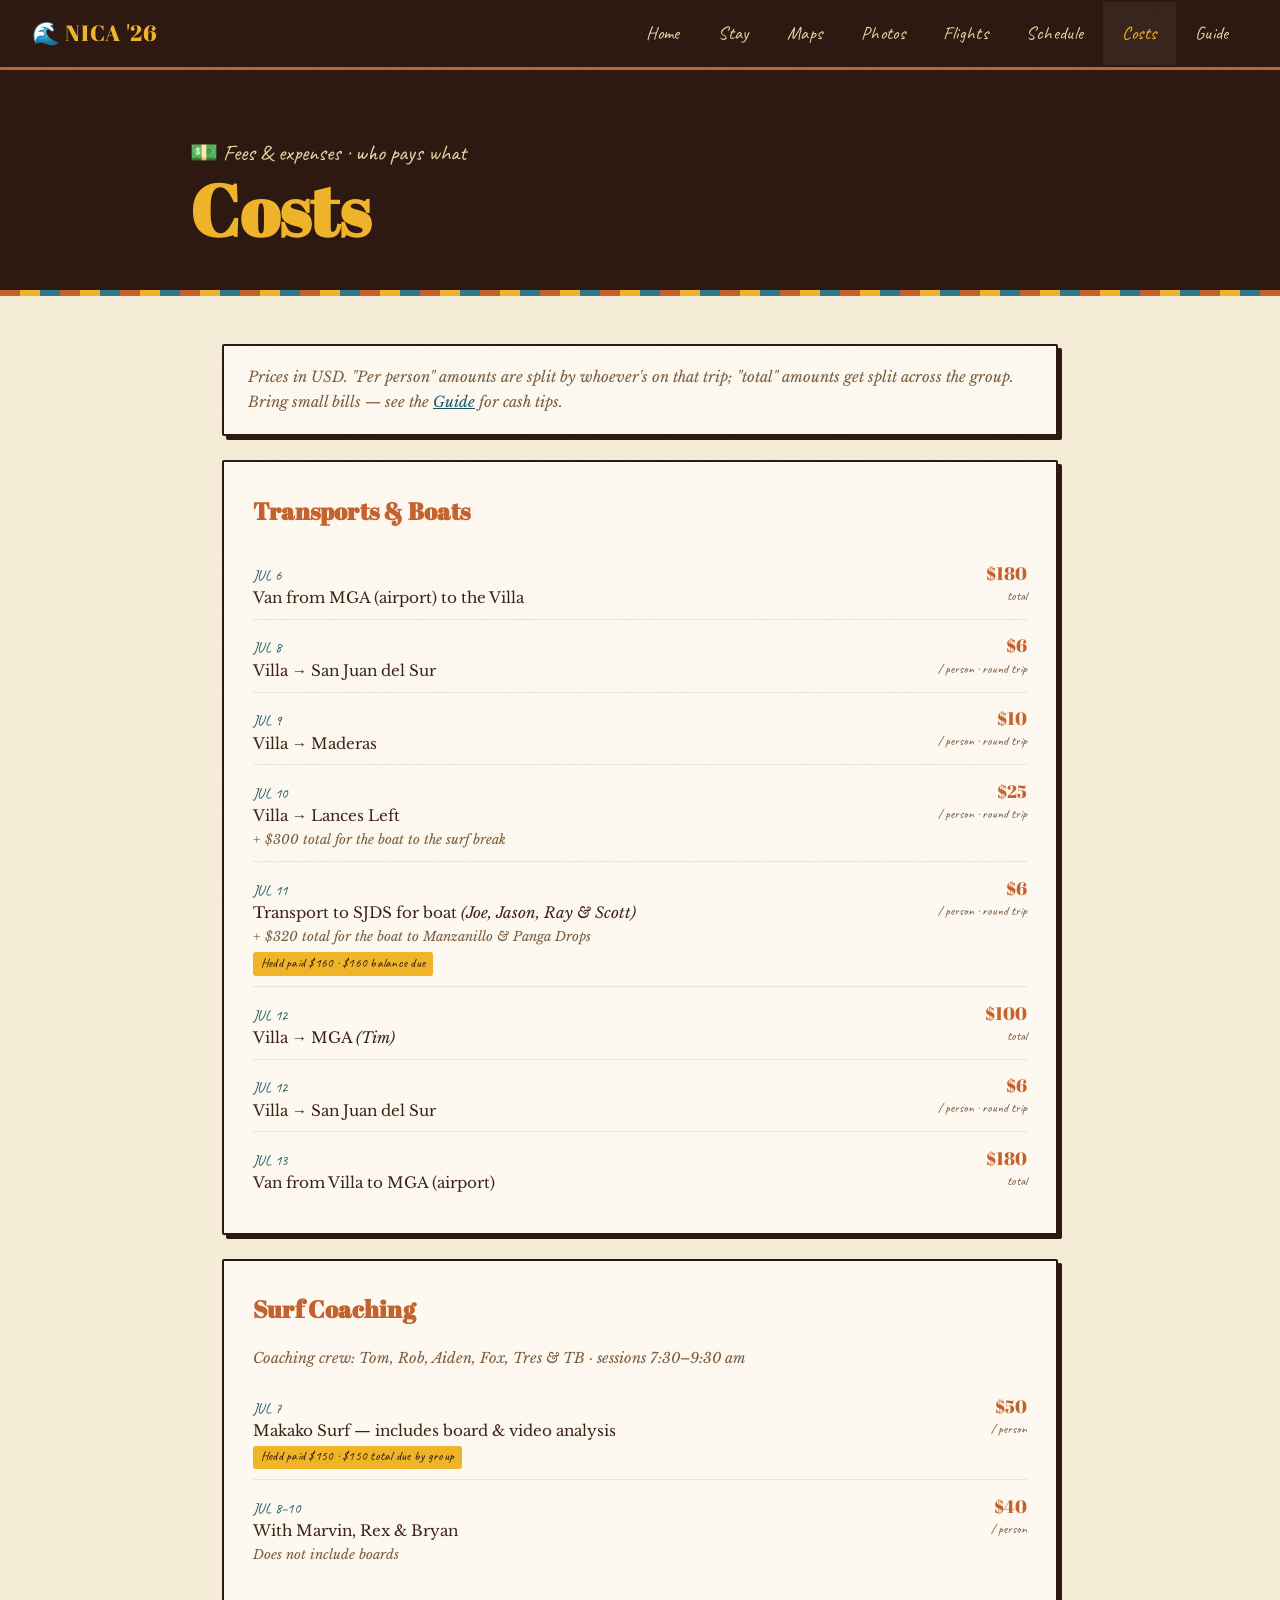
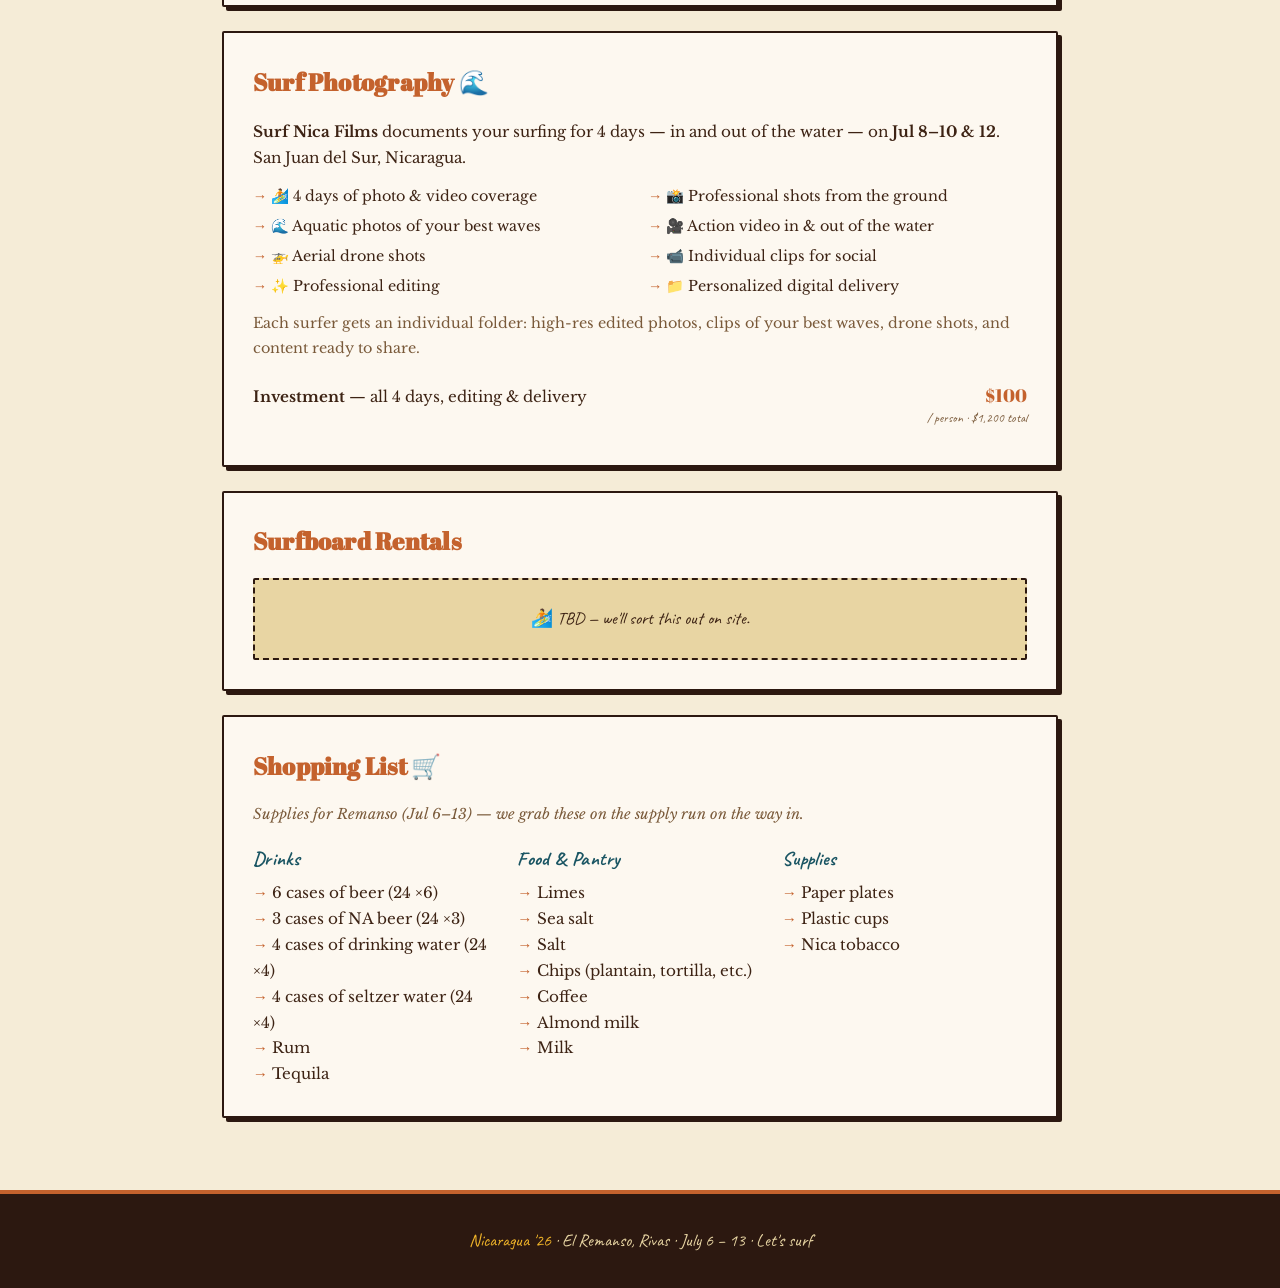
==== site/costs.html @ 1824c3d6 "Initial commit: Nicaragua '26 surf trip site Static HTML/CSS site with Home, Stay, Maps, Photos, Fli" ====
<!DOCTYPE html>
<html lang="en">
<head>
  <meta charset="UTF-8">
  <meta name="viewport" content="width=device-width, initial-scale=1.0">
  <title>Costs — Nicaragua '26</title>
  <link rel="stylesheet" href="css/style.css">
  <style>
    /* ── Fee rows (mobile-first) ── */
    .fee-list { margin-top: 0.6rem; }

    .fee-row {
      display: flex;
      align-items: baseline;
      justify-content: space-between;
      gap: 0.75rem;
      padding: 0.65rem 0;
      border-bottom: 1px solid rgba(0,0,0,0.08);
    }
    .fee-row:last-child { border-bottom: none; }

    .fee-main { flex: 1; min-width: 0; }

    .fee-date {
      font-family: 'Caveat', cursive;
      font-size: 0.9rem;
      color: var(--teal-dark);
      letter-spacing: 0.03em;
      text-transform: uppercase;
    }
    .fee-desc {
      font-size: 0.95rem;
      color: var(--ink);
      line-height: 1.4;
    }
    .fee-note {
      font-size: 0.82rem;
      color: #7a5a3a;
      font-style: italic;
      display: block;
      margin-top: 0.15rem;
    }

    .fee-amount {
      font-family: 'Abril Fatface', serif;
      font-size: 1.05rem;
      color: var(--terracotta);
      white-space: nowrap;
      text-align: right;
      flex-shrink: 0;
    }
    .fee-amount .per {
      font-family: 'Caveat', cursive;
      font-size: 0.8rem;
      color: #7a5a3a;
      display: block;
      line-height: 1.1;
    }

    /* balance-due callout */
    .balance-tag {
      display: inline-block;
      background: var(--yellow);
      color: var(--dark);
      font-family: 'Caveat', cursive;
      font-size: 0.8rem;
      padding: 0.05rem 0.5rem;
      border-radius: 3px;
      margin-top: 0.2rem;
      letter-spacing: 0.02em;
    }

    /* photography feature list */
    .photo-feats {
      display: grid;
      grid-template-columns: 1fr;
      gap: 0.35rem 1rem;
      margin: 0.8rem 0;
      list-style: none;
      padding: 0;
    }
    .photo-feats li {
      font-size: 0.9rem;
      color: var(--ink);
    }
    .photo-feats li::before { content: none; }

    .tbd-card {
      background: var(--sand);
      border: 2px dashed var(--dark);
      border-radius: 2px;
      padding: 1.5rem;
      text-align: center;
    }
    .tbd-card p {
      font-family: 'Caveat', cursive;
      font-size: 1.1rem;
      color: var(--ink);
      margin: 0;
    }

    @media (min-width: 601px) {
      .fee-amount { font-size: 1.15rem; }
      .photo-feats { grid-template-columns: 1fr 1fr; }
    }
  </style>
</head>
<body>

<nav>
  <a href="index.html" class="nav-logo">🌊 NICA '26</a>
  <ul class="nav-links">
    <li><a href="index.html">Home</a></li>
    <li><a href="stay.html">Stay</a></li>
    <li><a href="maps.html">Maps</a></li>
    <li><a href="photos.html">Photos</a></li>
    <li><a href="flights.html">Flights</a></li>
    <li><a href="schedule.html">Schedule</a></li>
    <li><a href="costs.html" class="active">Costs</a></li>
    <li><a href="guide.html">Guide</a></li>
  </ul>
</nav>

<div class="page-hero">
  <div class="container" style="padding: 0;">
    <p class="subtitle">💵 Fees & expenses · who pays what</p>
    <h1>Costs</h1>
  </div>
</div>

<div class="container">

  <div class="card fade-up" style="padding: 1.2rem 1.5rem;">
    <p style="font-size:0.92rem; color:#7a5a3a; font-style:italic;">
      Prices in USD. "Per person" amounts are split by whoever's on that trip; "total" amounts get split across the group. Bring small bills — see the <a href="guide.html" style="color:var(--teal-dark);">Guide</a> for cash tips.
    </p>
  </div>

  <!-- Transports & Boats -->
  <div class="card fade-up">
    <h2>Transports & Boats</h2>
    <div class="fee-list">

      <div class="fee-row">
        <div class="fee-main">
          <div class="fee-date">Jul 6</div>
          <div class="fee-desc">Van from MGA (airport) to the Villa</div>
        </div>
        <div class="fee-amount">$180<span class="per">total</span></div>
      </div>

      <div class="fee-row">
        <div class="fee-main">
          <div class="fee-date">Jul 8</div>
          <div class="fee-desc">Villa → San Juan del Sur</div>
        </div>
        <div class="fee-amount">$6<span class="per">/ person · round trip</span></div>
      </div>

      <div class="fee-row">
        <div class="fee-main">
          <div class="fee-date">Jul 9</div>
          <div class="fee-desc">Villa → Maderas</div>
        </div>
        <div class="fee-amount">$10<span class="per">/ person · round trip</span></div>
      </div>

      <div class="fee-row">
        <div class="fee-main">
          <div class="fee-date">Jul 10</div>
          <div class="fee-desc">Villa → Lances Left</div>
          <span class="fee-note">+ $300 total for the boat to the surf break</span>
        </div>
        <div class="fee-amount">$25<span class="per">/ person · round trip</span></div>
      </div>

      <div class="fee-row">
        <div class="fee-main">
          <div class="fee-date">Jul 11</div>
          <div class="fee-desc">Transport to SJDS for boat <em>(Joe, Jason, Ray &amp; Scott)</em></div>
          <span class="fee-note">+ $320 total for the boat to Manzanillo &amp; Panga Drops</span>
          <span class="balance-tag">Hedd paid $160 · $160 balance due</span>
        </div>
        <div class="fee-amount">$6<span class="per">/ person · round trip</span></div>
      </div>

      <div class="fee-row">
        <div class="fee-main">
          <div class="fee-date">Jul 12</div>
          <div class="fee-desc">Villa → MGA <em>(Tim)</em></div>
        </div>
        <div class="fee-amount">$100<span class="per">total</span></div>
      </div>

      <div class="fee-row">
        <div class="fee-main">
          <div class="fee-date">Jul 12</div>
          <div class="fee-desc">Villa → San Juan del Sur</div>
        </div>
        <div class="fee-amount">$6<span class="per">/ person · round trip</span></div>
      </div>

      <div class="fee-row">
        <div class="fee-main">
          <div class="fee-date">Jul 13</div>
          <div class="fee-desc">Van from Villa to MGA (airport)</div>
        </div>
        <div class="fee-amount">$180<span class="per">total</span></div>
      </div>

    </div>
  </div>

  <!-- Surf Coaching -->
  <div class="card fade-up">
    <h2>Surf Coaching</h2>
    <p style="font-size:0.9rem; color:#7a5a3a; font-style:italic; margin-bottom:0.4rem;">
      Coaching crew: Tom, Rob, Aiden, Fox, Tres & TB · sessions 7:30–9:30 am
    </p>
    <div class="fee-list">

      <div class="fee-row">
        <div class="fee-main">
          <div class="fee-date">Jul 7</div>
          <div class="fee-desc">Makako Surf — includes board &amp; video analysis</div>
          <span class="balance-tag">Hedd paid $150 · $150 total due by group</span>
        </div>
        <div class="fee-amount">$50<span class="per">/ person</span></div>
      </div>

      <div class="fee-row">
        <div class="fee-main">
          <div class="fee-date">Jul 8–10</div>
          <div class="fee-desc">With Marvin, Rex &amp; Bryan</div>
          <span class="fee-note">Does not include boards</span>
        </div>
        <div class="fee-amount">$40<span class="per">/ person</span></div>
      </div>

    </div>
  </div>

  <!-- Surf Photography -->
  <div class="card fade-up">
    <h2>Surf Photography 🌊</h2>
    <p style="font-size:0.95rem;">
      <strong>Surf Nica Films</strong> documents your surfing for 4 days — in and out of the water — on
      <strong>Jul 8–10 &amp; 12</strong>. San Juan del Sur, Nicaragua.
    </p>

    <ul class="photo-feats">
      <li>🏄 4 days of photo &amp; video coverage</li>
      <li>📸 Professional shots from the ground</li>
      <li>🌊 Aquatic photos of your best waves</li>
      <li>🎥 Action video in &amp; out of the water</li>
      <li>🚁 Aerial drone shots</li>
      <li>📹 Individual clips for social</li>
      <li>✨ Professional editing</li>
      <li>📁 Personalized digital delivery</li>
    </ul>

    <p style="font-size:0.9rem; color:#7a5a3a;">
      Each surfer gets an individual folder: high-res edited photos, clips of your best waves, drone shots, and content ready to share.
    </p>

    <div class="fee-list">
      <div class="fee-row">
        <div class="fee-main">
          <div class="fee-desc"><strong>Investment</strong> — all 4 days, editing &amp; delivery</div>
        </div>
        <div class="fee-amount">$100<span class="per">/ person · $1,200 total</span></div>
      </div>
    </div>
  </div>

  <!-- Surfboard Rentals -->
  <div class="card fade-up">
    <h2>Surfboard Rentals</h2>
    <div class="tbd-card">
      <p>🏄 TBD — we'll sort this out on site.</p>
    </div>
  </div>

  <!-- Shopping List -->
  <div class="card fade-up">
    <h2>Shopping List 🛒</h2>
    <p style="font-size:0.9rem; color:#7a5a3a; font-style:italic; margin-bottom:0.6rem;">
      Supplies for Remanso (Jul 6–13) — we grab these on the supply run on the way in.
    </p>

    <div class="detail-grid">
      <div>
        <h3>Drinks</h3>
        <ul>
          <li>6 cases of beer (24 ×6)</li>
          <li>3 cases of NA beer (24 ×3)</li>
          <li>4 cases of drinking water (24 ×4)</li>
          <li>4 cases of seltzer water (24 ×4)</li>
          <li>Rum</li>
          <li>Tequila</li>
        </ul>
      </div>

      <div>
        <h3>Food & Pantry</h3>
        <ul>
          <li>Limes</li>
          <li>Sea salt</li>
          <li>Salt</li>
          <li>Chips (plantain, tortilla, etc.)</li>
          <li>Coffee</li>
          <li>Almond milk</li>
          <li>Milk</li>
        </ul>
      </div>

      <div>
        <h3>Supplies</h3>
        <ul>
          <li>Paper plates</li>
          <li>Plastic cups</li>
          <li>Nica tobacco</li>
        </ul>
      </div>
    </div>
  </div>

</div>

<footer>
  <span>Nicaragua '26</span> · El Remanso, Rivas · July 6 – 13 · Let's surf
</footer>

</body>
</html>
---- site/css/style.css ----
@import url('https://fonts.googleapis.com/css2?family=Abril+Fatface&family=Caveat:wght@400;700&family=Libre+Baskerville:ital,wght@0,400;0,700;1,400&display=swap');

/* ── Variables ───────────────────────────────────────────── */
:root {
  --sand:       #E8D5A3;
  --cream:      #F5ECD7;
  --terracotta: #C4622D;
  --rust:       #9E3D1A;
  --teal:       #2B7B8C;
  --teal-dark:  #1A5563;
  --yellow:     #F0B429;
  --dark:       #2C1810;
  --ink:        #3D2314;
  --white-warm: #FDF8F0;
}

/* ── Reset & Base ────────────────────────────────────────── */
*, *::before, *::after { box-sizing: border-box; margin: 0; padding: 0; }

html { scroll-behavior: smooth; }

body {
  background-color: var(--cream);
  color: var(--ink);
  font-family: 'Libre Baskerville', Georgia, serif;
  font-size: 16px;
  line-height: 1.7;
  /* grain texture overlay */
  position: relative;
}

body::before {
  content: '';
  position: fixed;
  inset: 0;
  background-image: url("data:image/svg+xml,%3Csvg viewBox='0 0 256 256' xmlns='http://www.w3.org/2000/svg'%3E%3Cfilter id='noise'%3E%3CfeTurbulence type='fractalNoise' baseFrequency='0.9' numOctaves='4' stitchTiles='stitch'/%3E%3C/filter%3E%3Crect width='100%25' height='100%25' filter='url(%23noise)' opacity='0.04'/%3E%3C/svg%3E");
  pointer-events: none;
  z-index: 9999;
  opacity: 0.5;
}

/* ── Nav (mobile-first) ──────────────────────────────────── */
nav {
  background: var(--dark);
  padding: 0;
  display: flex;
  flex-direction: column;
  align-items: center;
  position: sticky;
  top: 0;
  z-index: 100;
  border-bottom: 3px solid var(--terracotta);
}

.nav-logo {
  font-family: 'Abril Fatface', serif;
  color: var(--yellow);
  font-size: 1.4rem;
  text-decoration: none;
  letter-spacing: 0.03em;
  padding: 0.7rem 0 0.3rem;
}

.nav-links {
  display: flex;
  flex-wrap: wrap;
  gap: 0;
  list-style: none;
  width: 100%;
  justify-content: space-around;
}

.nav-links a {
  display: block;
  color: var(--sand);
  text-decoration: none;
  font-family: 'Caveat', cursive;
  font-size: 1rem;
  padding: 0.7rem 0.6rem;
  transition: color 0.2s, background 0.2s;
  letter-spacing: 0.02em;
}

.nav-links a:hover,
.nav-links a.active {
  color: var(--yellow);
  background: rgba(255,255,255,0.05);
}

/* ── Page Hero (mobile-first) ────────────────────────────── */
.page-hero {
  background: var(--dark);
  padding: 2rem 1.2rem 1.8rem;
  position: relative;
  overflow: hidden;
}

.page-hero::after {
  content: '';
  position: absolute;
  bottom: 0; left: 0; right: 0;
  height: 6px;
  background: repeating-linear-gradient(
    90deg,
    var(--terracotta) 0px,
    var(--terracotta) 20px,
    var(--yellow) 20px,
    var(--yellow) 40px,
    var(--teal) 40px,
    var(--teal) 60px
  );
}

.page-hero h1 {
  font-family: 'Abril Fatface', serif;
  color: var(--yellow);
  font-size: clamp(2.5rem, 6vw, 4.5rem);
  line-height: 1.05;
  letter-spacing: 0.01em;
}

.page-hero .subtitle {
  font-family: 'Caveat', cursive;
  color: var(--sand);
  font-size: 1.4rem;
  margin-top: 0.5rem;
}

/* ── Main Content (mobile-first) ─────────────────────────── */
.container {
  max-width: 900px;
  margin: 0 auto;
  padding: 2rem 1rem;
}

/* ── Stamp / Badge ───────────────────────────────────────── */
.stamp {
  display: inline-block;
  border: 3px solid currentColor;
  border-radius: 4px;
  padding: 0.2rem 0.7rem;
  font-family: 'Caveat', cursive;
  font-size: 0.95rem;
  letter-spacing: 0.08em;
  text-transform: uppercase;
  opacity: 0.8;
  transform: rotate(-1.5deg);
}

.stamp-teal   { color: var(--teal); }
.stamp-rust   { color: var(--rust); }
.stamp-yellow { color: var(--dark); background: var(--yellow); border-color: var(--dark); }

/* ── Info Cards ──────────────────────────────────────────── */
.card {
  background: var(--white-warm);
  border: 2px solid var(--dark);
  border-radius: 2px;
  padding: 1.8rem;
  margin-bottom: 1.5rem;
  box-shadow: 4px 4px 0 var(--dark);
  position: relative;
}

.card h2 {
  font-family: 'Abril Fatface', serif;
  color: var(--terracotta);
  font-size: 1.5rem;
  margin-bottom: 1rem;
  letter-spacing: 0.01em;
}

.card h3 {
  font-family: 'Caveat', cursive;
  font-size: 1.2rem;
  color: var(--teal-dark);
  margin-bottom: 0.3rem;
  letter-spacing: 0.02em;
}

.card p, .card li {
  font-size: 0.95rem;
  color: var(--ink);
}

.card ul {
  list-style: none;
  padding: 0;
}

.card ul li::before {
  content: '→ ';
  color: var(--terracotta);
  font-weight: bold;
}

/* ── Detail Row ──────────────────────────────────────────── */
.detail-grid {
  display: grid;
  grid-template-columns: repeat(auto-fit, minmax(180px, 1fr));
  gap: 1.2rem;
  margin-top: 1rem;
}

.detail-item {
  border-left: 3px solid var(--terracotta);
  padding-left: 0.8rem;
}

.detail-item .label {
  font-family: 'Caveat', cursive;
  font-size: 0.85rem;
  text-transform: uppercase;
  letter-spacing: 0.1em;
  color: var(--teal-dark);
  display: block;
}

.detail-item .value {
  font-size: 1rem;
  font-weight: 700;
  color: var(--dark);
  display: block;
  line-height: 1.3;
}

.detail-item .sub {
  font-size: 0.82rem;
  color: #7a5a3a;
  display: block;
  font-style: italic;
}

/* ── Divider ─────────────────────────────────────────────── */
.wave-divider {
  text-align: center;
  color: var(--teal);
  font-size: 1.5rem;
  margin: 1.5rem 0;
  letter-spacing: 0.3em;
  opacity: 0.5;
}

/* ── Confirmation Code ───────────────────────────────────── */
.conf-code {
  font-family: 'Courier New', monospace;
  background: var(--dark);
  color: var(--yellow);
  padding: 0.25rem 0.6rem;
  border-radius: 3px;
  font-size: 1rem;
  letter-spacing: 0.15em;
}

/* ── Footer ──────────────────────────────────────────────── */
footer {
  background: var(--dark);
  color: var(--sand);
  text-align: center;
  padding: 2rem;
  font-family: 'Caveat', cursive;
  font-size: 1.1rem;
  border-top: 4px solid var(--terracotta);
}

footer span {
  color: var(--yellow);
}

/* ── Animations ──────────────────────────────────────────── */
@keyframes fadeUp {
  from { opacity: 0; transform: translateY(24px); }
  to   { opacity: 1; transform: translateY(0); }
}

.fade-up {
  animation: fadeUp 0.6s ease both;
}
.fade-up:nth-child(2) { animation-delay: 0.1s; }
.fade-up:nth-child(3) { animation-delay: 0.2s; }
.fade-up:nth-child(4) { animation-delay: 0.3s; }

/* ── Desktop & up ────────────────────────────────────────── */
@media (min-width: 601px) {
  nav {
    flex-direction: row;
    justify-content: space-between;
    padding: 0 2rem;
  }
  .nav-logo { padding: 0.9rem 0; }
  .nav-links { width: auto; justify-content: flex-end; }
  .nav-links a { padding: 1rem 1.2rem; font-size: 1.15rem; }
  .page-hero { padding: 3.5rem 2rem 3rem; }
  .container { padding: 3rem 2rem; }
}
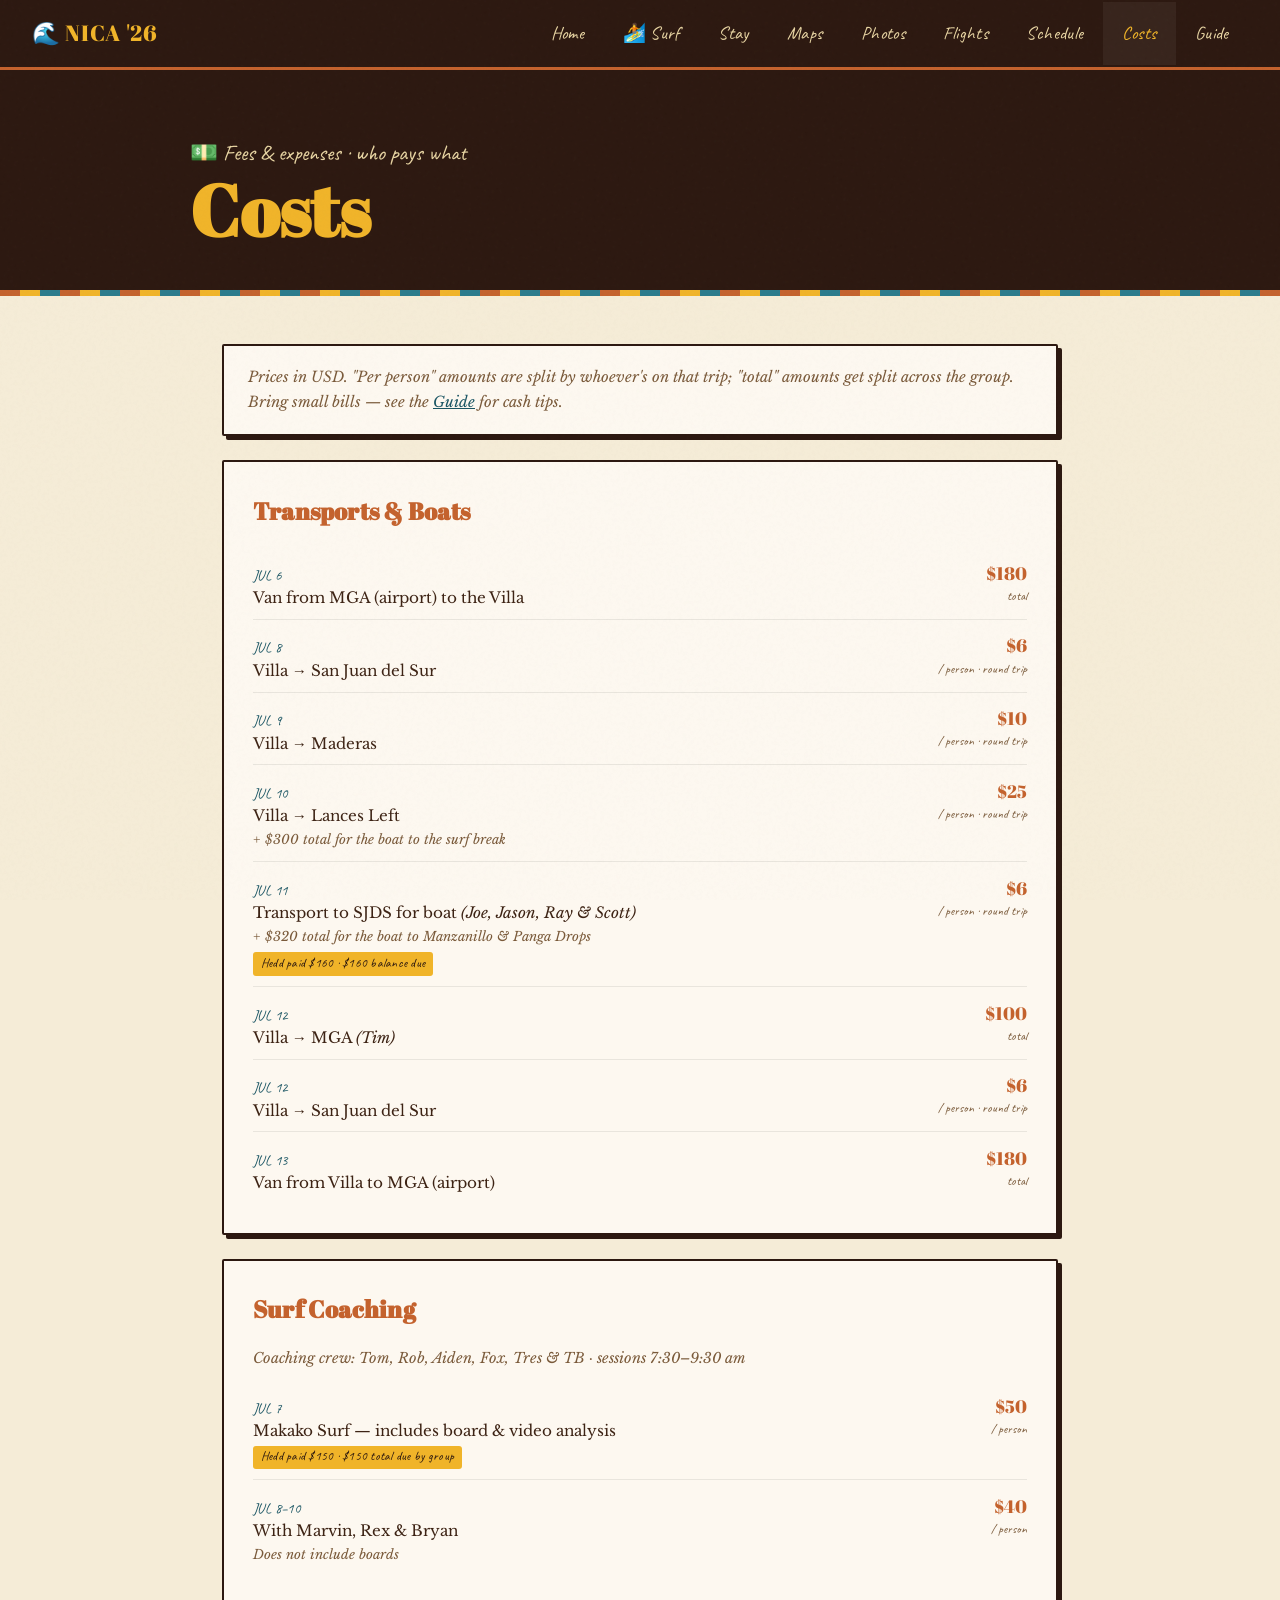
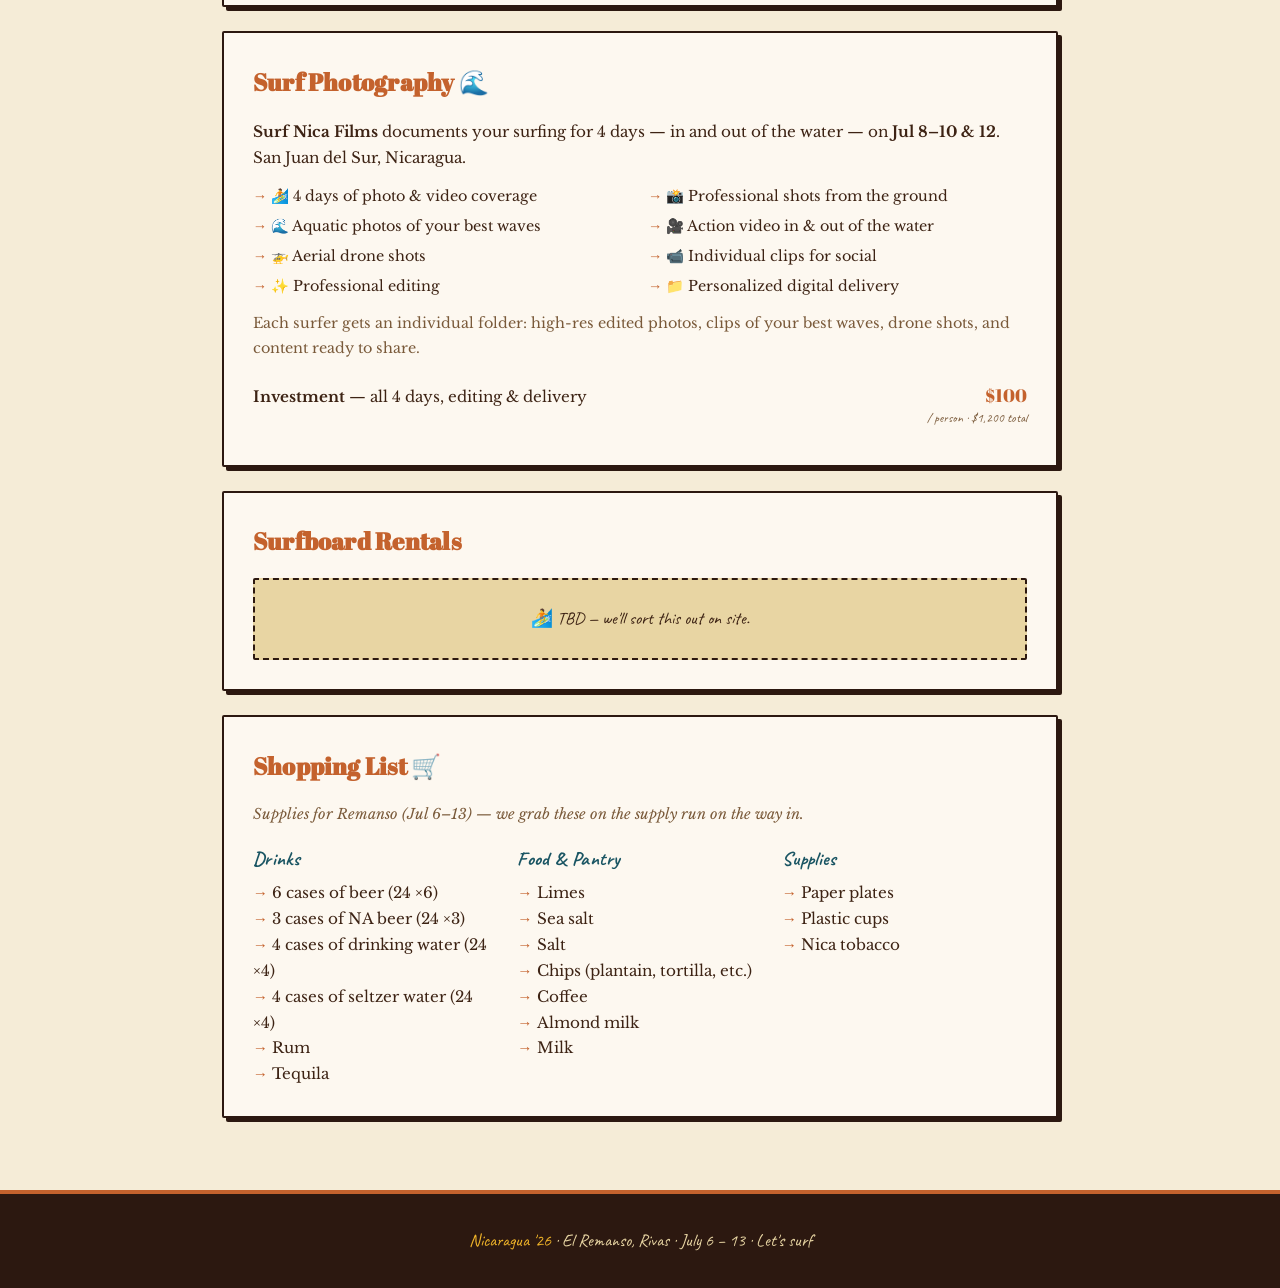
==== commit 1add136b: "Auto-backup: site changes Co-Authored-By: Claude Opus 4.8 <noreply@anthropic.com>" ====
--- a/site/costs.html
+++ b/site/costs.html
@@ -111,6 +111,7 @@
   <a href="index.html" class="nav-logo">🌊 NICA '26</a>
   <ul class="nav-links">
     <li><a href="index.html">Home</a></li>
+    <li><a href="surf.html">🏄 Surf</a></li>
     <li><a href="stay.html">Stay</a></li>
     <li><a href="maps.html">Maps</a></li>
     <li><a href="photos.html">Photos</a></li>
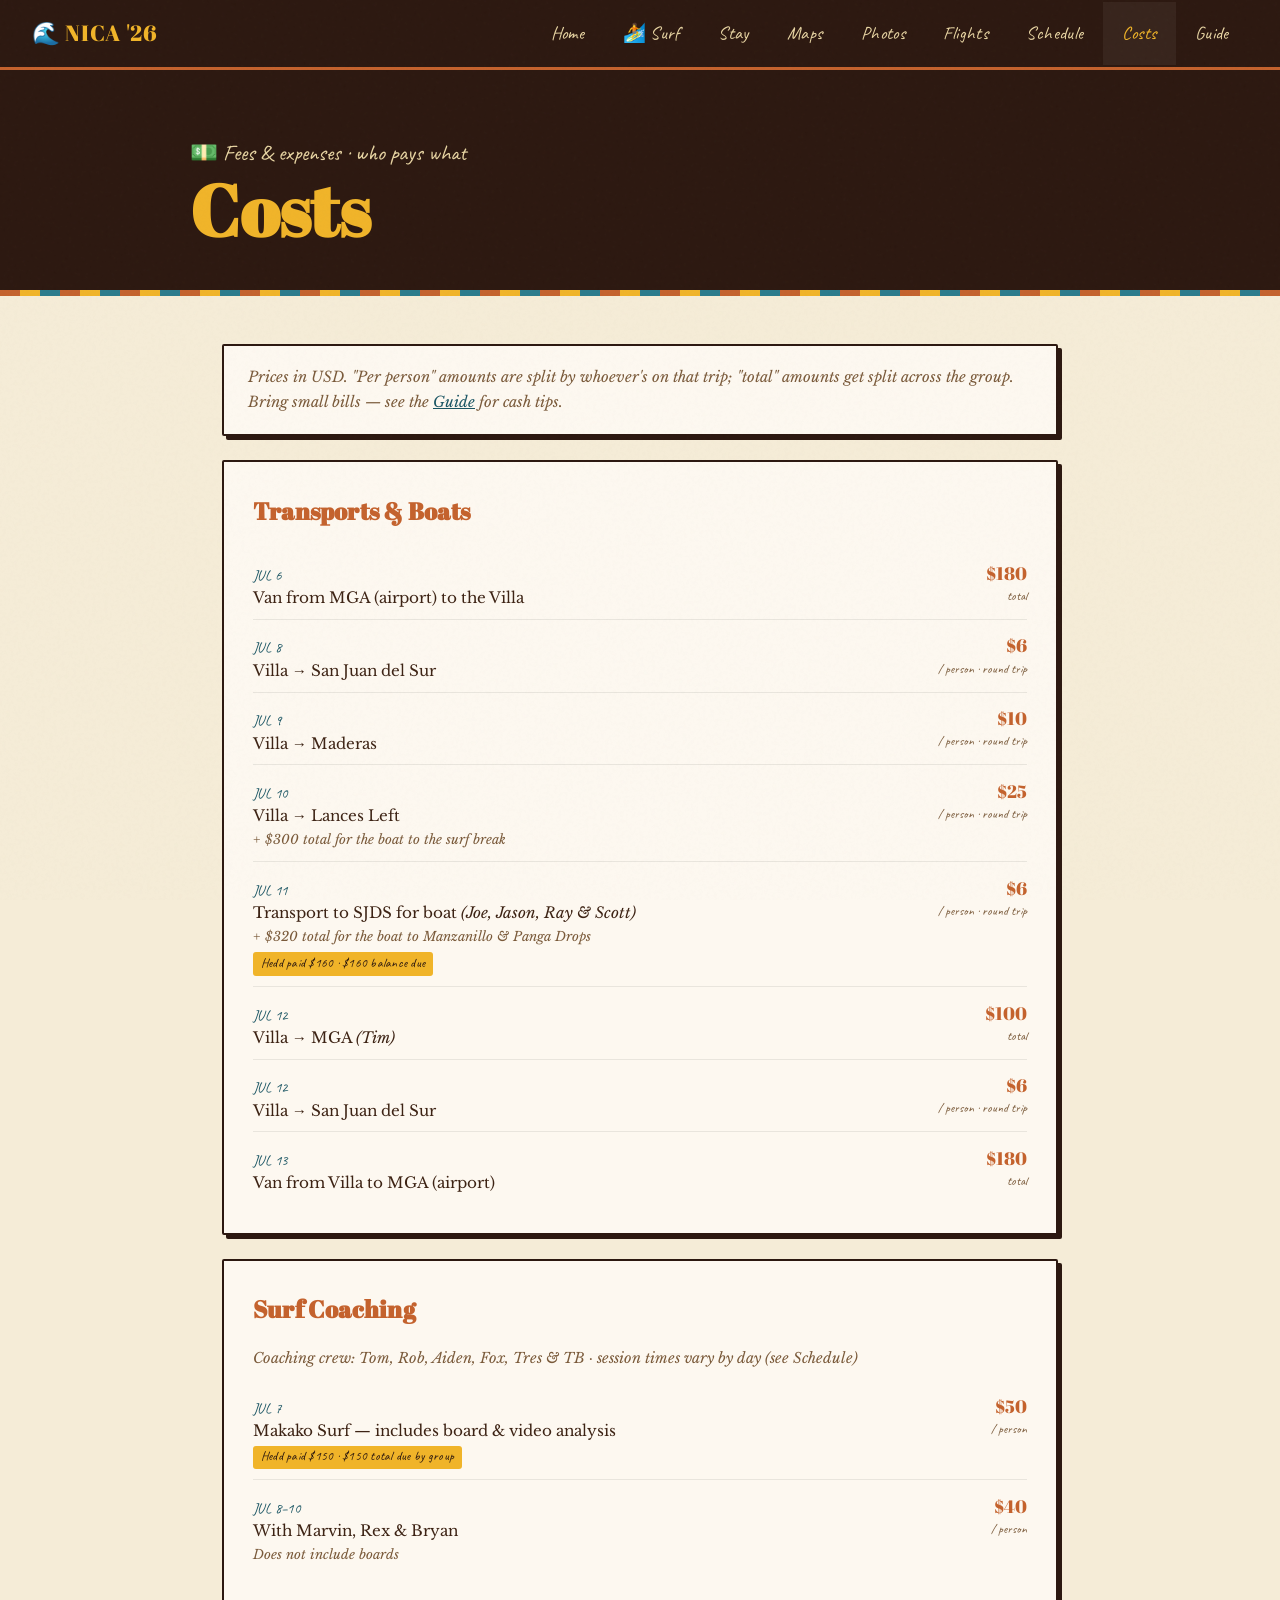
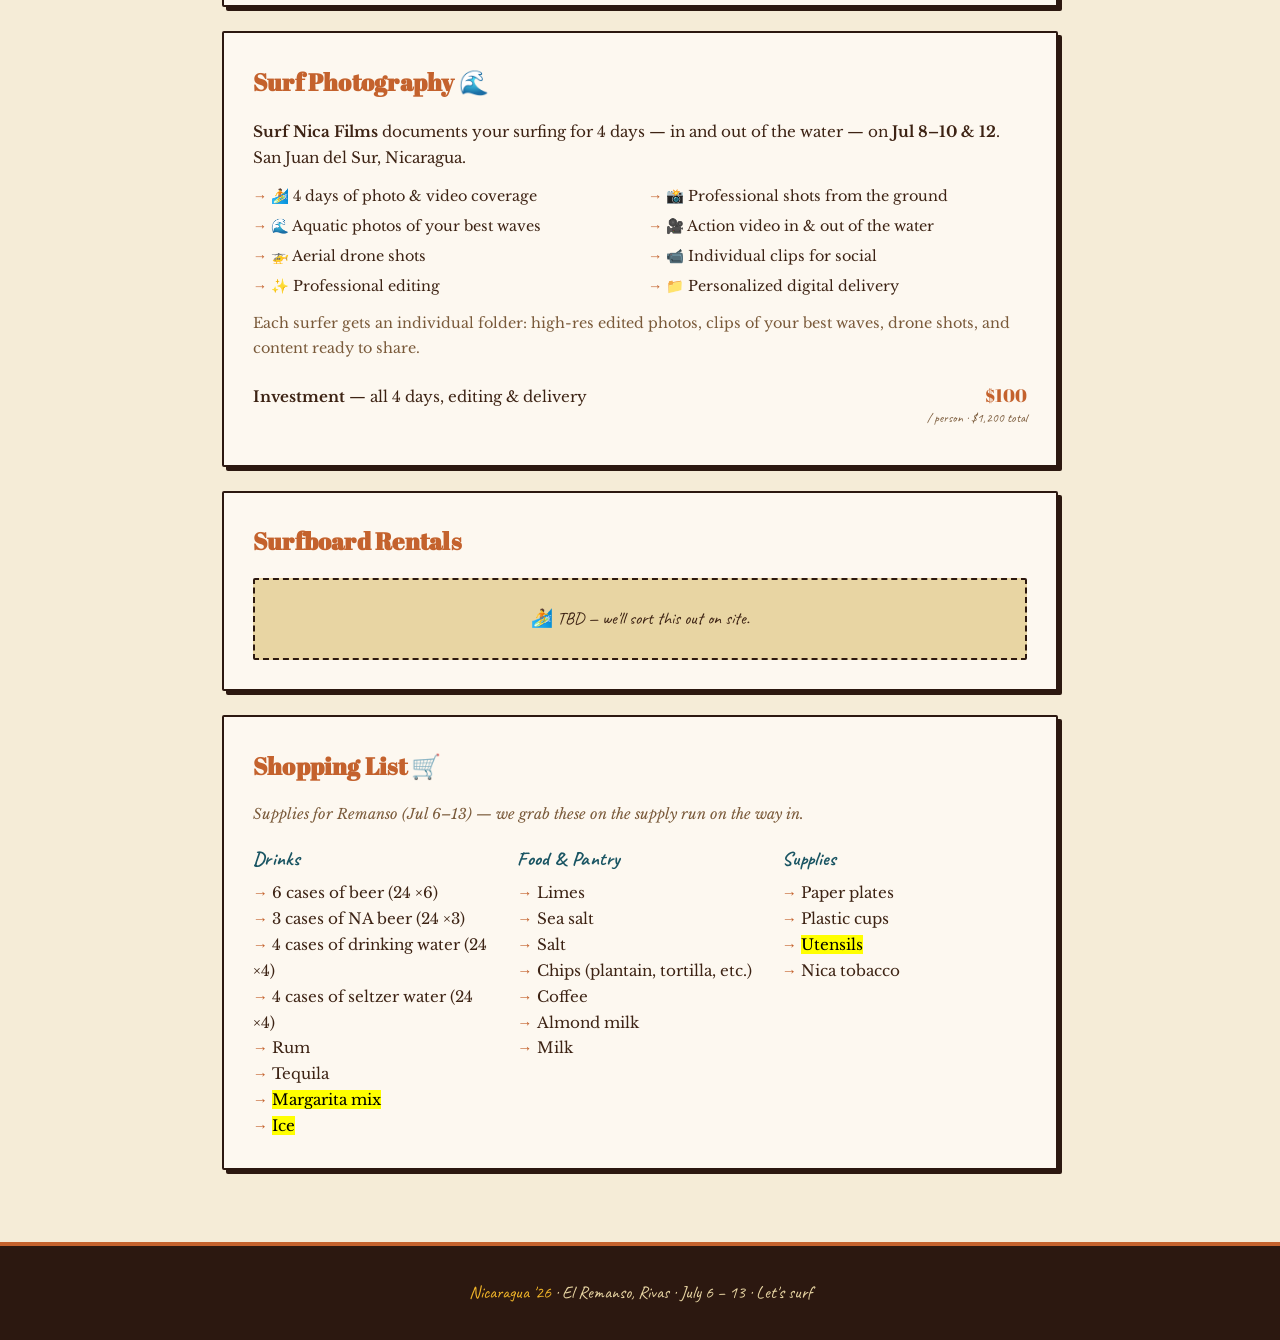
==== commit 130b6d19: "schedule: adjusted transport/coaching times + new shopping items (Jason) - Add breakfast times, move" ====
--- a/site/costs.html
+++ b/site/costs.html
@@ -216,7 +216,7 @@
   <div class="card fade-up">
     <h2>Surf Coaching</h2>
     <p style="font-size:0.9rem; color:#7a5a3a; font-style:italic; margin-bottom:0.4rem;">
-      Coaching crew: Tom, Rob, Aiden, Fox, Tres & TB · sessions 7:30–9:30 am
+      Coaching crew: Tom, Rob, Aiden, Fox, Tres & TB · session times vary by day (see Schedule)
     </p>
     <div class="fee-list">
 
@@ -299,6 +299,8 @@
           <li>4 cases of seltzer water (24 ×4)</li>
           <li>Rum</li>
           <li>Tequila</li>
+          <li><mark>Margarita mix</mark></li>
+          <li><mark>Ice</mark></li>
         </ul>
       </div>
 
@@ -320,6 +322,7 @@
         <ul>
           <li>Paper plates</li>
           <li>Plastic cups</li>
+          <li><mark>Utensils</mark></li>
           <li>Nica tobacco</li>
         </ul>
       </div>
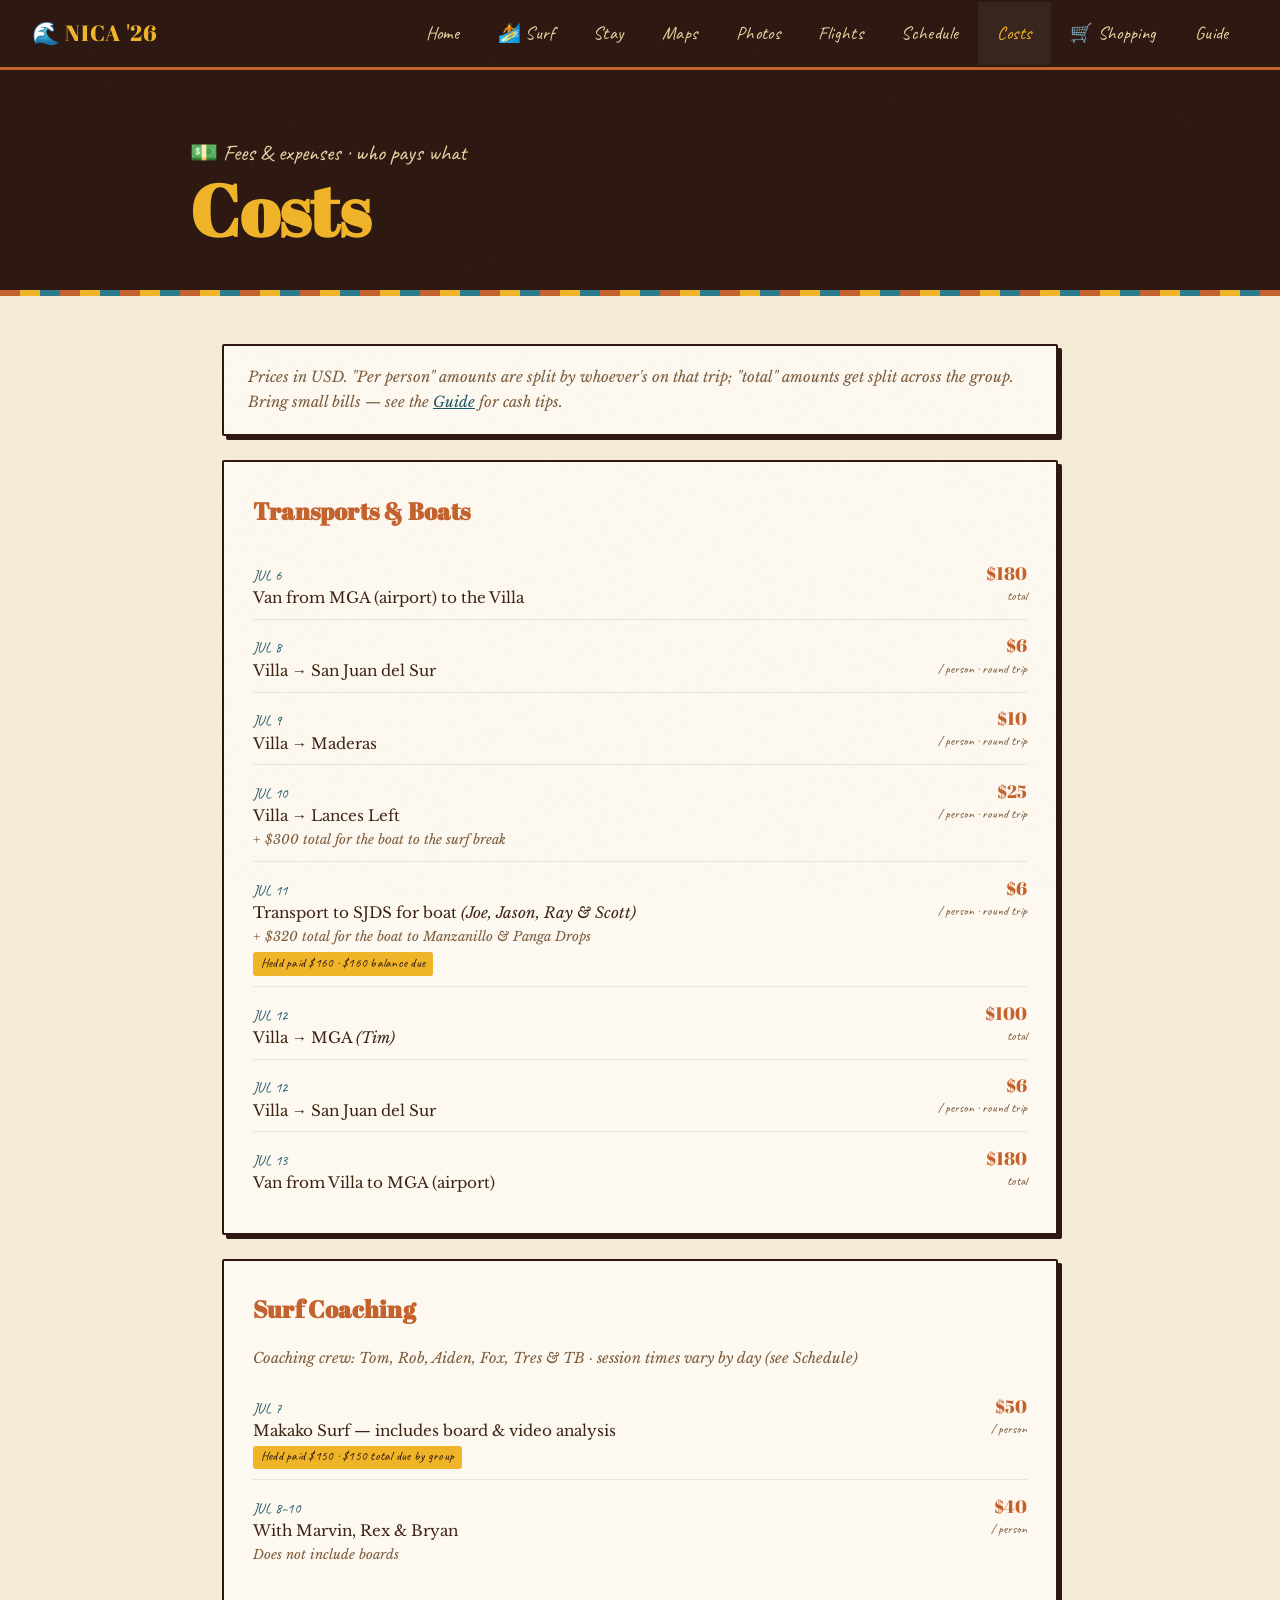
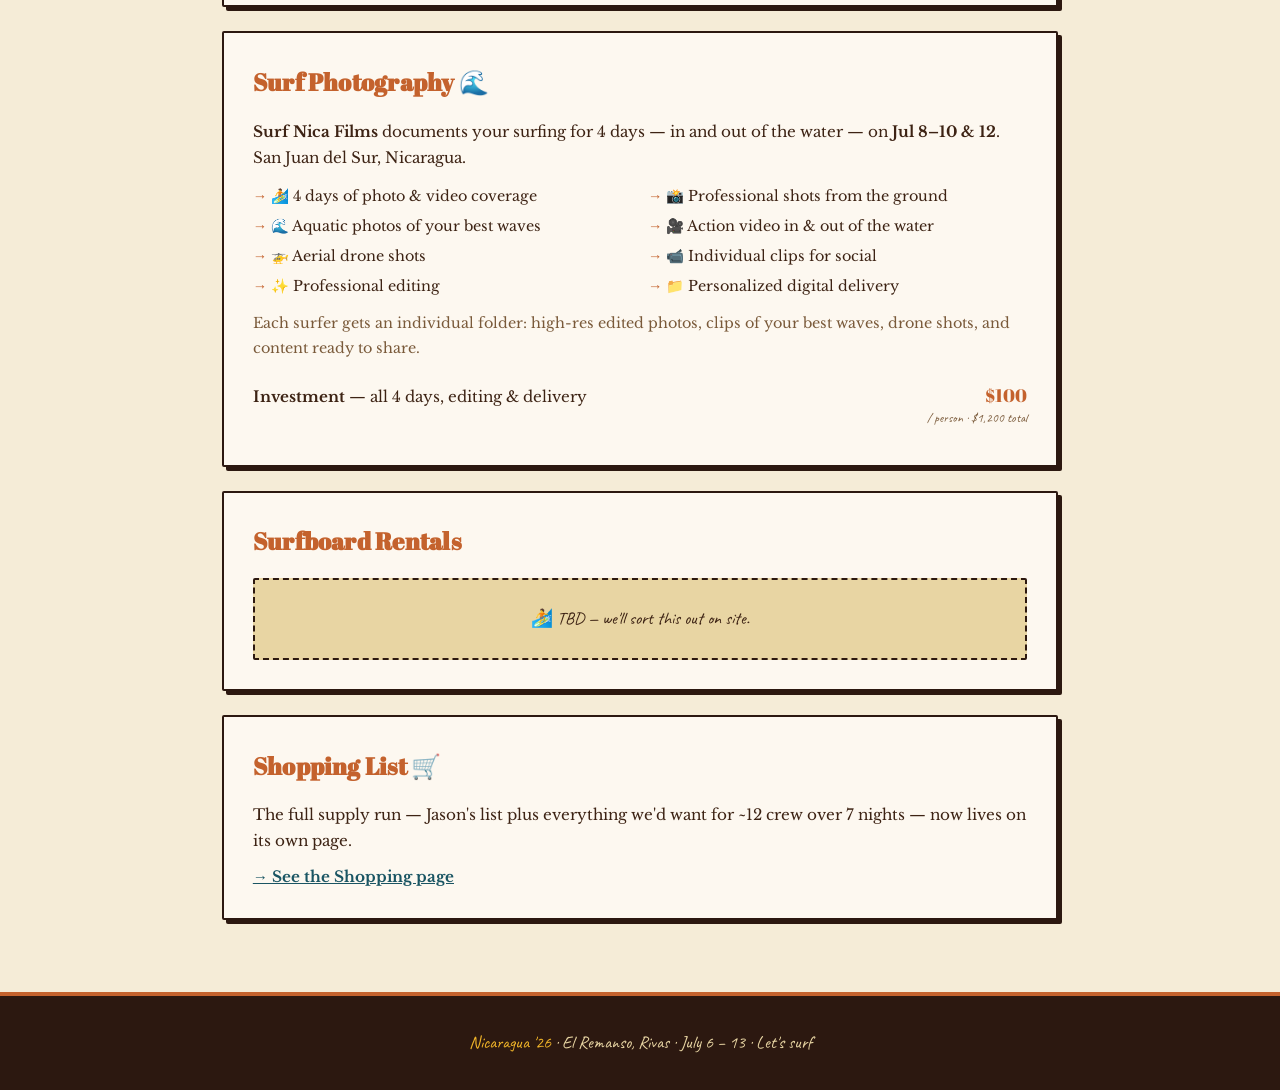
==== commit 18c88dd8: "shopping: dedicated Shopping page with full merged supply list Jason's list plus ~40 additions for ~" ====
--- a/site/costs.html
+++ b/site/costs.html
@@ -118,6 +118,7 @@
     <li><a href="flights.html">Flights</a></li>
     <li><a href="schedule.html">Schedule</a></li>
     <li><a href="costs.html" class="active">Costs</a></li>
+    <li><a href="shopping.html">🛒 Shopping</a></li>
     <li><a href="guide.html">Guide</a></li>
   </ul>
 </nav>
@@ -285,48 +286,13 @@
   <!-- Shopping List -->
   <div class="card fade-up">
     <h2>Shopping List 🛒</h2>
-    <p style="font-size:0.9rem; color:#7a5a3a; font-style:italic; margin-bottom:0.6rem;">
-      Supplies for Remanso (Jul 6–13) — we grab these on the supply run on the way in.
-    </p>
-
-    <div class="detail-grid">
-      <div>
-        <h3>Drinks</h3>
-        <ul>
-          <li>6 cases of beer (24 ×6)</li>
-          <li>3 cases of NA beer (24 ×3)</li>
-          <li>4 cases of drinking water (24 ×4)</li>
-          <li>4 cases of seltzer water (24 ×4)</li>
-          <li>Rum</li>
-          <li>Tequila</li>
-          <li><mark>Margarita mix</mark></li>
-          <li><mark>Ice</mark></li>
-        </ul>
-      </div>
-
-      <div>
-        <h3>Food & Pantry</h3>
-        <ul>
-          <li>Limes</li>
-          <li>Sea salt</li>
-          <li>Salt</li>
-          <li>Chips (plantain, tortilla, etc.)</li>
-          <li>Coffee</li>
-          <li>Almond milk</li>
-          <li>Milk</li>
-        </ul>
-      </div>
-
-      <div>
-        <h3>Supplies</h3>
-        <ul>
-          <li>Paper plates</li>
-          <li>Plastic cups</li>
-          <li><mark>Utensils</mark></li>
-          <li>Nica tobacco</li>
-        </ul>
-      </div>
-    </div>
+    <p style="font-size:0.95rem;">
+      The full supply run — Jason's list plus everything we'd want for ~12 crew
+      over 7 nights — now lives on its own page.
+    </p>
+    <p style="margin-top:0.6rem;">
+      <a href="shopping.html" style="color:var(--teal-dark); font-weight:700;">→ See the Shopping page</a>
+    </p>
   </div>
 
 </div>
